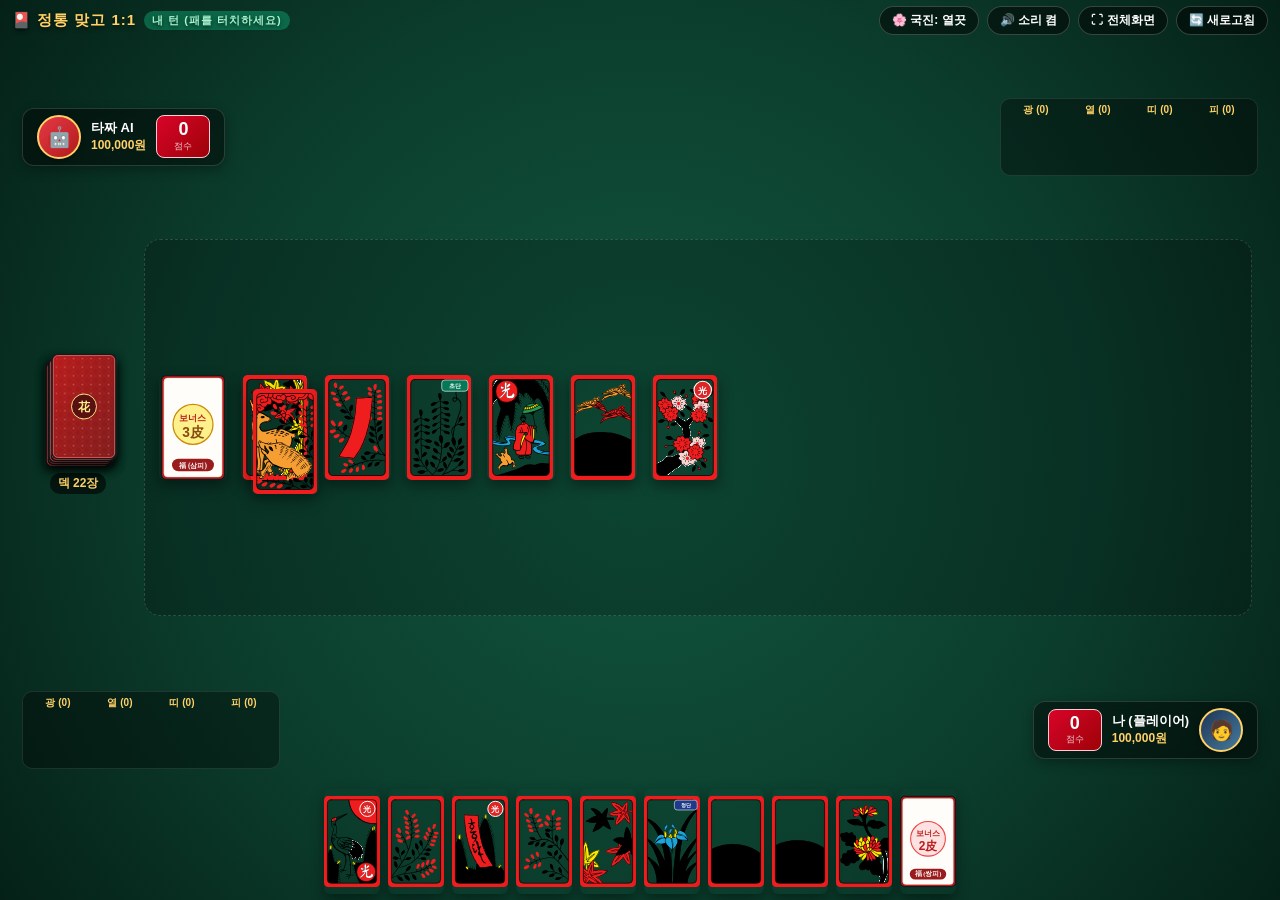
==== index.html @ 3e08f1e6 "feat: 대한민국 정통 한국 화투 이미지 전면 교체 및 맞고 게임 시스템 구현" ====
<!DOCTYPE html>
<html lang="ko">

<head>
  <meta charset="UTF-8">
  <meta name="viewport"
    content="width=device-width, initial-scale=1.0, maximum-scale=1.0, user-scalable=no, viewport-fit=cover">
  <meta name="apple-mobile-web-app-capable" content="yes">
  <meta name="apple-mobile-web-app-status-bar-style" content="black-translucent">
  <meta name="theme-color" content="#0b3c2c">
  <title>정통 맞고 (GOSTOP) - 모바일 1:1 대전</title>
  <script>
    window.__CONSOLE_ERRORS__ = [];
    window.onerror = function (message, source, lineno, colno, error) {
      window.__CONSOLE_ERRORS__.push({ message, source, lineno, colno });
      console.error('Captured Global Error:', message, lineno);
    };
  </script>
  <link rel="manifest" href="./manifest.json">
  <link rel="stylesheet" href="./css/style.css">
</head>

<body>
  <!-- 모바일 가로 모드 유도 오버레이 -->
  <div id="rotate-guide-overlay">
    <div class="rotate-icon">📱 ↷</div>
    <h2 style="color: #ffd166; margin-bottom: 8px;">가로 모드로 회전해 주세요</h2>
    <p style="color: #ccc; font-size: 14px;">화투판의 손맛과 최적의 배치를 위해<br>스마트폰 화면을 가로로 돌려주세요.</p>
  </div>

  <!-- 메인 게임 애플리케이션 -->
  <div id="game-app">
    <!-- 상단 유틸리티 바 -->
    <header class="top-bar">
      <div class="game-title">
        <span>🎴 정통 맞고 1:1</span>
        <span id="turn-indicator"
          style="font-size: 11px; color: #a7f3d0; background: rgba(0,0,0,0.5); padding: 2px 8px; border-radius: 10px;">내
          턴</span>
      </div>
      <div class="util-buttons">
        <button id="btn-kookjin-toggle" class="btn-icon" title="국진 열끗을 쌍피로 전환">🌸 국진: 열끗</button>
        <button id="btn-sound" class="btn-icon">🔊 소리 켬</button>
        <button id="btn-fullscreen" class="btn-icon">⛶ 전체화면</button>
        <button id="btn-restart" class="btn-icon">🔄 새로고침</button>
      </div>
    </header>

    <!-- 게임 테이블 매트 -->
    <main class="game-table">
      <!-- 1. 상대방(컴퓨터) 정보 & 획득패 영역 -->
      <section class="opponent-row">
        <!-- 상대방 프로필 -->
        <div class="profile-card">
          <div class="profile-avatar">🤖</div>
          <div class="profile-info">
            <span class="profile-name">타짜 AI <span id="opp-status-badge"
                style="font-size: 10px; color: #f87171;"></span></span>
            <span class="profile-money" id="opp-money">100,000원</span>
          </div>
          <div class="score-badge">
            <div class="score-val" id="opp-score">0</div>
            <div class="score-lbl">점수</div>
          </div>
        </div>

        <!-- 상대방 획득패 (광 / 열 / 띠 / 피) -->
        <div class="captured-panel" id="opp-captured">
          <div class="captured-group">
            <span class="group-title">광 (<span id="opp-cnt-kwang">0</span>)</span>
            <div class="group-cards" id="opp-cap-kwang"></div>
          </div>
          <div class="captured-group">
            <span class="group-title">열 (<span id="opp-cnt-ten">0</span>)</span>
            <div class="group-cards" id="opp-cap-ten"></div>
          </div>
          <div class="captured-group">
            <span class="group-title">띠 (<span id="opp-cnt-rib">0</span>)</span>
            <div class="group-cards" id="opp-cap-rib"></div>
          </div>
          <div class="captured-group">
            <span class="group-title">피 (<span id="opp-cnt-pi">0</span>)</span>
            <div class="group-cards" id="opp-cap-pi"></div>
          </div>
        </div>
      </section>

      <!-- 2. 중앙 필드: 중앙 덱 + 바닥패 영역 (최대 12~14장) -->
      <section class="field-row">
        <!-- 중앙 덱 영역 -->
        <div class="deck-area">
          <div class="deck-stack" id="deck-stack">
            <!-- 덱 렌더링 레이어 -->
          </div>
          <span class="deck-count" id="deck-count">덱 22장</span>
        </div>

        <!-- 바닥패 판 (월별 슬롯) -->
        <div class="field-board" id="field-board">
          <!-- 12개 월별 슬롯 동적 생성 -->
        </div>
      </section>

      <!-- 3. 하단 플레이어: 내 획득패 + 내 프로필 + 내 손패(10장) -->
      <section class="player-row">
        <div class="player-status-bar">
          <!-- 내 획득패 (광 / 열 / 띠 / 피) -->
          <div class="captured-panel" id="player-captured">
            <div class="captured-group">
              <span class="group-title">광 (<span id="player-cnt-kwang">0</span>)</span>
              <div class="group-cards" id="player-cap-kwang"></div>
            </div>
            <div class="captured-group">
              <span class="group-title">열 (<span id="player-cnt-ten">0</span>)</span>
              <div class="group-cards" id="player-cap-ten"></div>
            </div>
            <div class="captured-group">
              <span class="group-title">띠 (<span id="player-cnt-rib">0</span>)</span>
              <div class="group-cards" id="player-cap-rib"></div>
            </div>
            <div class="captured-group">
              <span class="group-title">피 (<span id="player-cnt-pi">0</span>)</span>
              <div class="group-cards" id="player-cap-pi"></div>
            </div>
          </div>

          <!-- 내 프로필 & 점수 & 흔들기/폭탄 여부 -->
          <div class="profile-card">
            <div class="score-badge">
              <div class="score-val" id="player-score">0</div>
              <div class="score-lbl">점수</div>
            </div>
            <div class="profile-info">
              <span class="profile-name">나 (플레이어) <span id="player-status-badge"
                  style="font-size: 10px; color: #ffd166;"></span></span>
              <span class="profile-money" id="player-money">100,000원</span>
            </div>
            <div class="profile-avatar" style="background: linear-gradient(135deg, #1d3557, #457b9d);">🧑</div>
          </div>
        </div>

        <!-- 내 손패 영역 (10장) -->
        <div class="player-hand-container" id="player-hand">
          <!-- 손패 카드 슬롯 동적 렌더링 -->
        </div>
      </section>
    </main>

    <!-- 특수 이펙트 배너 (쪽, 따닥, 쓸, 뻑, 폭탄) -->
    <div id="effect-banner"></div>

    <!-- 모달 1: 고(GO) / 스톱(STOP) 선택 모달 -->
    <div class="modal-overlay" id="modal-gostop">
      <div class="modal-box">
        <h2 class="modal-title" id="gostop-title">🎴 7점 달성!</h2>
        <p class="modal-desc" id="gostop-desc">현재 <b id="gostop-score-val"
            style="color:#ffd166; font-size:18px;">7</b>점입니다. 계속 진행(고)하시겠습니까, 승리(스톱)하시겠습니까?</p>
        <div class="go-stop-buttons">
          <button id="btn-declare-go" class="btn-gostop btn-go">🔥 고 (GO)</button>
          <button id="btn-declare-stop" class="btn-gostop btn-stop">🛑 스톱 (STOP)</button>
        </div>
      </div>
    </div>

    <!-- 모달 2: 바닥패 2장 중 1장 선택 모달 -->
    <div class="modal-overlay" id="modal-choice">
      <div class="modal-box">
        <h2 class="modal-title">가져갈 패를 선택하세요</h2>
        <p class="modal-desc">바닥에 같은 월의 패가 2장 있습니다. 가져갈 패를 터치하세요.</p>
        <div class="choice-cards-container" id="choice-cards-list">
          <!-- 선택 대상 카드 2장 -->
        </div>
      </div>
    </div>

    <!-- 모달 3: 게임 종료 정산 결과 모달 -->
    <div class="modal-overlay" id="modal-result">
      <div class="modal-box" style="min-width: 320px;">
        <h2 class="modal-title" id="result-title">승리! 🎉</h2>
        <p class="modal-desc" id="result-winner-desc"></p>

        <div class="result-score-list" id="result-score-breakdown">
          <!-- 점수 및 배수 내역 -->
        </div>

        <button id="btn-next-round" class="btn-gostop btn-go" style="font-size: 16px; padding: 12px 28px;">다음 판 시작하기
          🎴</button>
      </div>
    </div>

    <!-- 모달 4: 흔들기 / 폭탄 선택 모달 -->
    <div class="modal-overlay" id="modal-shake">
      <div class="modal-box">
        <h2 class="modal-title">⚡ 흔들기 또는 폭탄</h2>
        <p class="modal-desc" id="shake-desc">손패에 같은 월의 패가 3장 있습니다!</p>
        <div class="go-stop-buttons">
          <button id="btn-do-shake" class="btn-gostop btn-go" style="font-size: 17px; padding: 10px 24px;">흔들기
            (2배)</button>
          <button id="btn-skip-shake" class="btn-gostop btn-stop" style="font-size: 17px; padding: 10px 24px;">그냥
            진행</button>
        </div>
      </div>
    </div>
  </div>

  <!-- 스크립트 파일 로드 -->
  <script src="./js/cards.js"></script>
  <script src="./js/sound.js"></script>
  <script src="./js/engine.js"></script>
  <script src="./js/ai.js"></script>
  <script src="./js/app.js"></script>
</body>

</html>
---- css/style.css ----
/* ============================================================
   맞고 (GOSTOP) 모바일 웹 최적화 프리미엄 스타일시트
   반응형 가로 모드 (16:9 ~ 20:9 비율 기준)
   ============================================================ */

:root {
  --mat-bg-color: #0b3c2c;
  --mat-inner-border: rgba(255, 215, 0, 0.25);
  --gold-accent: #ffd166;
  --gold-glow: rgba(255, 209, 102, 0.7);
  --red-accent: #e63946;
  --text-light: #f8f9fa;
  --card-w: 68px;
  --card-h: 105px;
  --card-radius: 6px;
  --font-family: -apple-system, BlinkMacSystemFont, "Apple SD Gothic Neo", "Malgun Gothic", "Noto Sans KR", sans-serif;
}

/* 브라우저 기본 제스처 원천 차단 */
* {
  box-sizing: border-box;
  margin: 0;
  padding: 0;
  -webkit-touch-callout: none;
  -webkit-user-select: none;
  user-select: none;
  touch-action: manipulation;
  -webkit-tap-highlight-color: transparent;
}

html,
body {
  width: 100%;
  height: 100%;
  overflow: hidden;
  background-color: #05140e;
  font-family: var(--font-family);
  color: var(--text-light);
}

/* 메인 컨테이너 (16:9 ~ 20:9 비율 가로 뷰포트 고정) */
#game-app {
  position: relative;
  width: 100vw;
  height: 100vh;
  display: flex;
  flex-direction: column;
  background: radial-gradient(circle at 50% 50%, #11573f 0%, #0b3c2c 60%, #052117 100%);
  overflow: hidden;
}

/* 상단 유틸리티 바 (전체화면, 사운드, 룰 안내, 잔액) */
.top-bar {
  position: absolute;
  top: 6px;
  left: 12px;
  right: 12px;
  display: flex;
  justify-content: space-between;
  align-items: center;
  z-index: 100;
  pointer-events: none;
}

.top-bar>* {
  pointer-events: auto;
}

.game-title {
  display: flex;
  align-items: center;
  gap: 8px;
  font-size: 15px;
  font-weight: 900;
  color: var(--gold-accent);
  text-shadow: 0 2px 4px rgba(0, 0, 0, 0.6);
  letter-spacing: 1px;
}

.util-buttons {
  display: flex;
  gap: 8px;
}

.btn-icon {
  background: rgba(0, 0, 0, 0.5);
  border: 1px solid rgba(255, 255, 255, 0.2);
  color: #fff;
  border-radius: 20px;
  padding: 5px 12px;
  font-size: 12px;
  font-weight: bold;
  cursor: pointer;
  display: flex;
  align-items: center;
  gap: 4px;
  backdrop-filter: blur(8px);
  transition: all 0.2s ease;
}

.btn-icon:active {
  transform: scale(0.94);
  background: rgba(255, 215, 0, 0.2);
  border-color: var(--gold-accent);
}

/* ============================================================
   메인 게임 테이블 레이아웃
   ============================================================ */
.game-table {
  flex: 1;
  display: grid;
  grid-template-rows: 24% 44% 32%;
  width: 100%;
  height: 100%;
  padding: 34px 12px 10px 12px;
}

/* 1. 상대방 영역 */
.opponent-row {
  display: flex;
  justify-content: space-between;
  align-items: center;
  padding: 0 10px;
  position: relative;
}

.profile-card {
  display: flex;
  align-items: center;
  gap: 10px;
  background: rgba(0, 0, 0, 0.45);
  padding: 6px 14px;
  border-radius: 12px;
  border: 1px solid rgba(255, 255, 255, 0.15);
  box-shadow: 0 4px 12px rgba(0, 0, 0, 0.3);
  backdrop-filter: blur(4px);
}

.profile-avatar {
  width: 44px;
  height: 44px;
  border-radius: 50%;
  background: linear-gradient(135deg, #e63946, #b01b1b);
  display: flex;
  justify-content: center;
  align-items: center;
  font-size: 20px;
  border: 2px solid var(--gold-accent);
  box-shadow: 0 2px 6px rgba(0, 0, 0, 0.4);
}

.profile-info {
  display: flex;
  flex-direction: column;
}

.profile-name {
  font-size: 13px;
  font-weight: 700;
  color: #fff;
}

.profile-money {
  font-size: 12px;
  color: var(--gold-accent);
  font-weight: bold;
}

.score-badge {
  background: linear-gradient(135deg, #d90429, #9d0208);
  border: 1px solid #ffccd5;
  border-radius: 8px;
  padding: 4px 10px;
  text-align: center;
  min-width: 54px;
}

.score-badge .score-val {
  font-size: 18px;
  font-weight: 900;
  color: #fff;
  line-height: 1.1;
}

.score-badge .score-lbl {
  font-size: 9px;
  opacity: 0.85;
}

/* 획득패 영역 (광 / 열 / 띠 / 피) */
.captured-panel {
  display: flex;
  gap: 8px;
  background: rgba(0, 0, 0, 0.35);
  padding: 4px 8px;
  border-radius: 10px;
  border: 1px solid rgba(255, 255, 255, 0.1);
}

.captured-group {
  display: flex;
  flex-direction: column;
  align-items: center;
  width: 54px;
}

.group-title {
  font-size: 10px;
  color: #ffd166;
  font-weight: bold;
  margin-bottom: 2px;
}

.group-cards {
  position: relative;
  width: 50px;
  height: 52px;
}

.mini-card {
  position: absolute;
  width: 36px;
  height: 52px;
  border-radius: 4px;
  box-shadow: 0 2px 5px rgba(0, 0, 0, 0.4);
  transition: all 0.2s ease;
}

/* 2. 중앙 필드 영역 (중앙 덱 + 바닥패 매트) */
.field-row {
  display: grid;
  grid-template-columns: 100px 1fr;
  gap: 16px;
  align-items: center;
  padding: 0 16px;
  position: relative;
}

.deck-area {
  display: flex;
  flex-direction: column;
  align-items: center;
  justify-content: center;
  gap: 6px;
}

.deck-stack {
  position: relative;
  width: var(--card-w);
  height: var(--card-h);
}

.deck-card-layer {
  position: absolute;
  width: 100%;
  height: 100%;
  border-radius: var(--card-radius);
  box-shadow: 0 4px 10px rgba(0, 0, 0, 0.5);
}

.deck-count {
  font-size: 12px;
  font-weight: 800;
  color: var(--gold-accent);
  background: rgba(0, 0, 0, 0.6);
  padding: 2px 8px;
  border-radius: 10px;
}

/* 바닥패 보드 */
.field-board {
  display: flex;
  flex-wrap: wrap;
  align-content: center;
  gap: 10px 14px;
  height: 100%;
  background: rgba(0, 0, 0, 0.2);
  border-radius: 16px;
  border: 1px dashed rgba(255, 255, 255, 0.15);
  padding: 8px 14px;
  overflow: visible;
}

/* 바닥 월별 슬롯 */
.field-slot {
  display: flex;
  position: relative;
  width: var(--card-w);
  height: var(--card-h);
  align-items: center;
  justify-content: center;
}

/* 바닥패 겹침 렌더링 */
.field-slot .hwatu-card-wrap {
  position: absolute;
  top: 0;
  left: 0;
  width: 100%;
  height: 100%;
  transition: all 0.25s cubic-bezier(0.175, 0.885, 0.32, 1.275);
}

.field-slot .hwatu-card-wrap:nth-child(2) {
  top: 14px;
  left: 10px;
}

.field-slot .hwatu-card-wrap:nth-child(3) {
  top: 28px;
  left: 20px;
}

/* 3. 하단 플레이어 영역 (내 프로필/점수 + 내 손패 10장) */
.player-row {
  display: flex;
  flex-direction: column;
  justify-content: flex-end;
  gap: 6px;
  padding: 0 10px;
  position: relative;
}

.player-status-bar {
  display: flex;
  justify-content: space-between;
  align-items: center;
}

/* 내 손패 영역 */
.player-hand-container {
  display: flex;
  justify-content: center;
  align-items: flex-end;
  gap: 8px;
  width: 100%;
  height: 115px;
  padding-bottom: 2px;
}

/* 손패 개별 래퍼 및 터치 Hitbox (15~20% 확장) */
.hand-card-slot {
  position: relative;
  width: var(--card-w);
  height: var(--card-h);
  cursor: pointer;
  padding: 6px;
  /* 터치 Hitbox 확장 */
  margin: -6px;
  display: flex;
  justify-content: center;
  align-items: center;
  transition: transform 0.2s cubic-bezier(0.34, 1.56, 0.64, 1);
}

/* 터치 / 호버 시 튀어오름(Bounce) 인터랙션 */
.hand-card-slot:hover,
.hand-card-slot.selected {
  transform: translateY(-20px) scale(1.08);
  z-index: 50;
}

.hand-card-slot.disabled {
  opacity: 0.6;
  pointer-events: none;
}

/* 카드 카드 공통 스타일 */
.hwatu-card-wrap {
  width: var(--card-w);
  height: var(--card-h);
  border-radius: var(--card-radius);
  box-shadow: 0 6px 14px rgba(0, 0, 0, 0.4);
  position: relative;
  transition: all 0.25s ease;
}

/* 바닥패 매칭 시 찬란한 발광 테두리 (Glow Highlight) */
.hwatu-card-wrap.highlight-match {
  box-shadow: 0 0 18px 6px #ffd166, 0 0 28px 10px rgba(255, 209, 102, 0.8) !important;
  transform: scale(1.12);
  z-index: 60;
  animation: pulse-glow 1s infinite alternate;
}

@keyframes pulse-glow {
  0% {
    box-shadow: 0 0 14px 4px #ffd166, 0 0 24px 8px rgba(255, 209, 102, 0.7);
  }

  100% {
    box-shadow: 0 0 22px 8px #fff3b0, 0 0 36px 14px rgba(255, 230, 109, 0.95);
  }
}

/* ============================================================
   특수 팝업 & 모달 (고/스톱, 바닥 2장 선택, 결과 정산)
   ============================================================ */
.modal-overlay {
  position: absolute;
  top: 0;
  left: 0;
  width: 100%;
  height: 100%;
  background: rgba(0, 0, 0, 0.75);
  display: flex;
  justify-content: center;
  align-items: center;
  z-index: 1000;
  backdrop-filter: blur(6px);
  opacity: 0;
  pointer-events: none;
  transition: opacity 0.25s ease;
}

.modal-overlay.active {
  opacity: 1;
  pointer-events: auto;
}

.modal-box {
  background: linear-gradient(135deg, #1b4332, #081c15);
  border: 2px solid var(--gold-accent);
  border-radius: 20px;
  padding: 24px 32px;
  box-shadow: 0 16px 40px rgba(0, 0, 0, 0.8), 0 0 30px rgba(255, 209, 102, 0.3);
  text-align: center;
  max-width: 90%;
  animation: modal-pop 0.3s cubic-bezier(0.34, 1.56, 0.64, 1);
}

@keyframes modal-pop {
  0% {
    transform: scale(0.7);
    opacity: 0;
  }

  100% {
    transform: scale(1);
    opacity: 1;
  }
}

.modal-title {
  font-size: 24px;
  font-weight: 900;
  color: var(--gold-accent);
  margin-bottom: 12px;
  text-shadow: 0 2px 6px rgba(0, 0, 0, 0.8);
}

.modal-desc {
  font-size: 14px;
  color: #e2e8f0;
  margin-bottom: 20px;
}

/* 고 / 스톱 버튼 그룹 */
.go-stop-buttons {
  display: flex;
  gap: 20px;
  justify-content: center;
}

.btn-gostop {
  padding: 14px 36px;
  border-radius: 14px;
  font-size: 22px;
  font-weight: 900;
  cursor: pointer;
  border: none;
  transition: all 0.2s ease;
  box-shadow: 0 6px 16px rgba(0, 0, 0, 0.4);
}

.btn-go {
  background: linear-gradient(135deg, #d90429, #9d0208);
  color: #fff;
  border: 2px solid #ffccd5;
}

.btn-go:hover,
.btn-go:active {
  transform: scale(1.08);
  box-shadow: 0 0 20px rgba(217, 4, 41, 0.8);
}

.btn-stop {
  background: linear-gradient(135deg, #023e8a, #03045e);
  color: #fff;
  border: 2px solid #caf0f8;
}

.btn-stop:hover,
.btn-stop:active {
  transform: scale(1.08);
  box-shadow: 0 0 20px rgba(2, 62, 138, 0.8);
}

/* 바닥 2장 선택 모달 카드 컨테이너 */
.choice-cards-container {
  display: flex;
  gap: 24px;
  justify-content: center;
  margin-top: 16px;
}

.choice-card-item {
  cursor: pointer;
  transform: scale(1.15);
  transition: transform 0.2s ease;
}

.choice-card-item:hover,
.choice-card-item:active {
  transform: scale(1.28);
}

/* 정산 결과 모달 리스트 */
.result-score-list {
  background: rgba(0, 0, 0, 0.4);
  border-radius: 12px;
  padding: 12px 18px;
  text-align: left;
  font-size: 13px;
  margin-bottom: 16px;
  display: flex;
  flex-direction: column;
  gap: 6px;
}

.result-score-item {
  display: flex;
  justify-content: space-between;
}

.result-total {
  border-top: 1px solid rgba(255, 255, 255, 0.2);
  padding-top: 6px;
  font-weight: 900;
  font-size: 16px;
  color: var(--gold-accent);
}

/* 특수 이펙트 배너 (쪽! 따닥! 뻑! 쓸! 폭탄!) */
#effect-banner {
  position: absolute;
  top: 50%;
  left: 50%;
  transform: translate(-50%, -50%) scale(0);
  font-size: 44px;
  font-weight: 900;
  color: #ffd166;
  text-shadow: 0 0 20px #e63946, 0 4px 10px #000;
  z-index: 1200;
  pointer-events: none;
  white-space: nowrap;
}

.banner-pop {
  animation: banner-animation 1.2s cubic-bezier(0.175, 0.885, 0.32, 1.275) forwards;
}

@keyframes banner-animation {
  0% {
    transform: translate(-50%, -50%) scale(0.2);
    opacity: 0;
  }

  30% {
    transform: translate(-50%, -50%) scale(1.2);
    opacity: 1;
  }

  70% {
    transform: translate(-50%, -50%) scale(1.0);
    opacity: 1;
  }

  100% {
    transform: translate(-50%, -50%) scale(1.4);
    opacity: 0;
  }
}

/* 가로 모드 유도 회전 오버레이 (세로 화면 감지 시) */
#rotate-guide-overlay {
  display: none;
  position: fixed;
  top: 0;
  left: 0;
  width: 100vw;
  height: 100vh;
  background: #081c15;
  z-index: 9999;
  flex-direction: column;
  justify-content: center;
  align-items: center;
  text-align: center;
  padding: 20px;
}

.rotate-icon {
  font-size: 60px;
  animation: rotate-phone 2s infinite ease-in-out;
  margin-bottom: 20px;
}

@keyframes rotate-phone {
  0% {
    transform: rotate(0deg);
  }

  50% {
    transform: rotate(90deg);
  }

  100% {
    transform: rotate(0deg);
  }
}

/* 세로 모드일 때만 회전 안내 노출 */
@media screen and (orientation: portrait) {
  #rotate-guide-overlay {
    display: flex;
  }
}
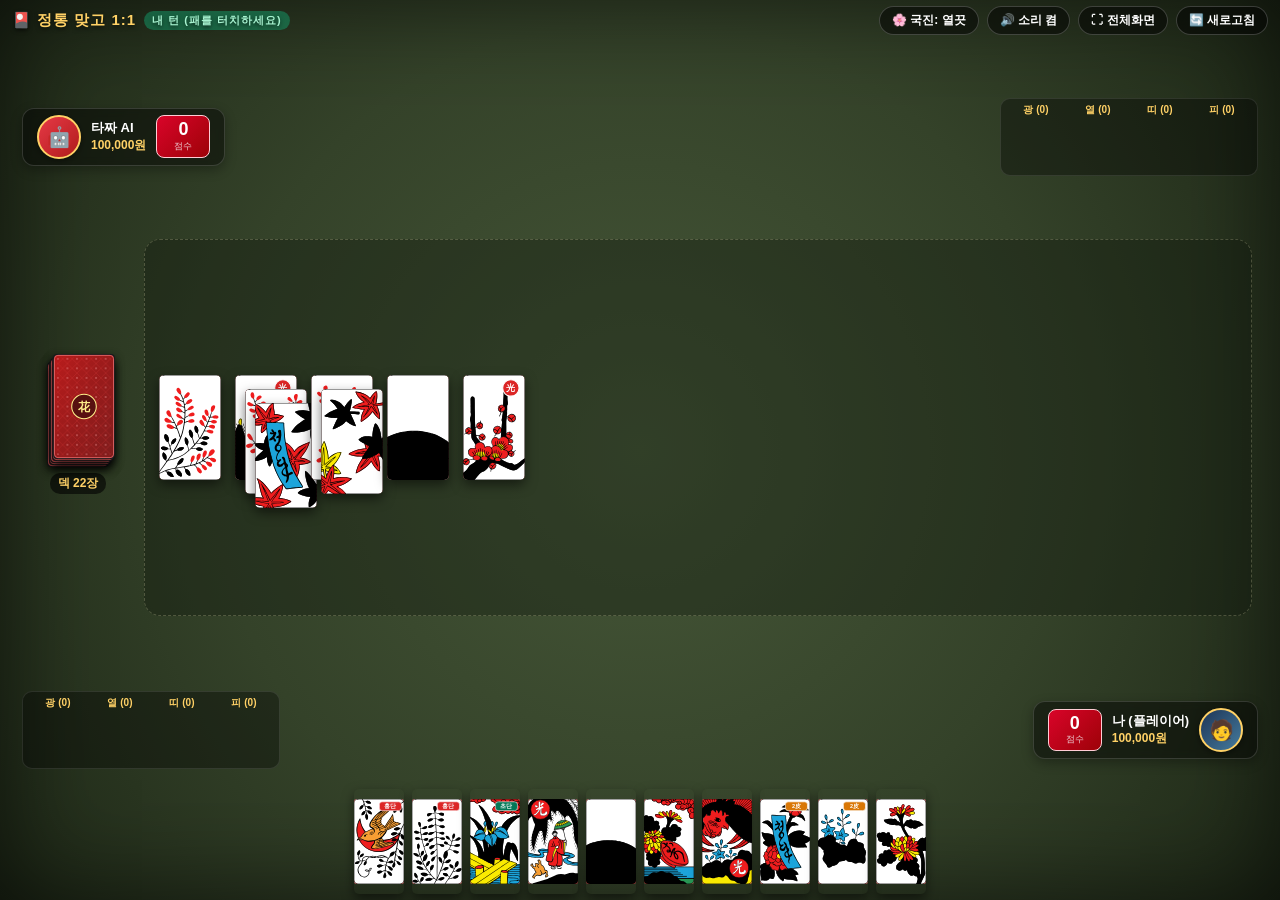
==== commit 4729141a: "fix: 화투 카드 빨간 테두리 외곽 흰색 여백 완전 제거 및 모바일 무조건 가로모드 강제 시작 적용" ====
--- a/index.html
+++ b/index.html
@@ -21,13 +21,6 @@
 </head>
 
 <body>
-  <!-- 모바일 가로 모드 유도 오버레이 -->
-  <div id="rotate-guide-overlay">
-    <div class="rotate-icon">📱 ↷</div>
-    <h2 style="color: #ffd166; margin-bottom: 8px;">가로 모드로 회전해 주세요</h2>
-    <p style="color: #ccc; font-size: 14px;">화투판의 손맛과 최적의 배치를 위해<br>스마트폰 화면을 가로로 돌려주세요.</p>
-  </div>
-
   <!-- 메인 게임 애플리케이션 -->
   <div id="game-app">
     <!-- 상단 유틸리티 바 -->
--- a/css/style.css
+++ b/css/style.css
@@ -4,15 +4,15 @@
    ============================================================ */
 
 :root {
-  --mat-bg-color: #0b3c2c;
-  --mat-inner-border: rgba(255, 215, 0, 0.25);
+  --mat-bg-color: #344229; /* 국방부 담요 전통 올리브 카키 */
+  --mat-inner-border: rgba(220, 210, 160, 0.25);
   --gold-accent: #ffd166;
   --gold-glow: rgba(255, 209, 102, 0.7);
   --red-accent: #e63946;
   --text-light: #f8f9fa;
-  --card-w: 68px;
+  --card-w: 62px;
   --card-h: 105px;
-  --card-radius: 6px;
+  --card-radius: 5px;
   --font-family: -apple-system, BlinkMacSystemFont, "Apple SD Gothic Neo", "Malgun Gothic", "Noto Sans KR", sans-serif;
 }
 
@@ -33,19 +33,20 @@
   width: 100%;
   height: 100%;
   overflow: hidden;
-  background-color: #05140e;
+  background-color: #1a2215;
   font-family: var(--font-family);
   color: var(--text-light);
 }
 
-/* 메인 컨테이너 (16:9 ~ 20:9 비율 가로 뷰포트 고정) */
+/* 메인 컨테이너 (국방부 담요 올리브 카키 울 펠트 매트) */
 #game-app {
   position: relative;
   width: 100vw;
   height: 100vh;
   display: flex;
   flex-direction: column;
-  background: radial-gradient(circle at 50% 50%, #11573f 0%, #0b3c2c 60%, #052117 100%);
+  background: radial-gradient(circle at 50% 50%, #465738 0%, #344229 55%, #1e2817 100%);
+  box-shadow: inset 0 0 100px rgba(0, 0, 0, 0.6);
   overflow: hidden;
 }
 
@@ -220,9 +221,11 @@
 
 .mini-card {
   position: absolute;
-  width: 36px;
+  width: 33px;
   height: 52px;
-  border-radius: 4px;
+  border-radius: 3px;
+  background-color: transparent;
+  overflow: hidden;
   box-shadow: 0 2px 5px rgba(0, 0, 0, 0.4);
   transition: all 0.2s ease;
 }
@@ -268,16 +271,16 @@
   border-radius: 10px;
 }
 
-/* 바닥패 보드 */
+/* 바닥패 보드 (국방부 담요 중앙 매트) */
 .field-board {
   display: flex;
   flex-wrap: wrap;
   align-content: center;
   gap: 10px 14px;
   height: 100%;
-  background: rgba(0, 0, 0, 0.2);
+  background: rgba(18, 25, 14, 0.38);
   border-radius: 16px;
-  border: 1px dashed rgba(255, 255, 255, 0.15);
+  border: 1px dashed rgba(220, 215, 170, 0.25);
   padding: 8px 14px;
   overflow: visible;
 }
@@ -366,12 +369,14 @@
   pointer-events: none;
 }
 
-/* 카드 카드 공통 스타일 */
+/* 카드 공통 스타일 (빨간 테두리 밀착 및 섀도우) */
 .hwatu-card-wrap {
   width: var(--card-w);
   height: var(--card-h);
   border-radius: var(--card-radius);
-  box-shadow: 0 6px 14px rgba(0, 0, 0, 0.4);
+  background-color: transparent;
+  overflow: hidden;
+  box-shadow: 0 5px 12px rgba(0, 0, 0, 0.5);
   position: relative;
   transition: all 0.25s ease;
 }
@@ -584,46 +589,26 @@
   }
 }
 
-/* 가로 모드 유도 회전 오버레이 (세로 화면 감지 시) */
-#rotate-guide-overlay {
-  display: none;
-  position: fixed;
-  top: 0;
-  left: 0;
-  width: 100vw;
-  height: 100vh;
-  background: #081c15;
-  z-index: 9999;
-  flex-direction: column;
-  justify-content: center;
-  align-items: center;
-  text-align: center;
-  padding: 20px;
-}
-
-.rotate-icon {
-  font-size: 60px;
-  animation: rotate-phone 2s infinite ease-in-out;
-  margin-bottom: 20px;
-}
-
-@keyframes rotate-phone {
-  0% {
-    transform: rotate(0deg);
-  }
-
-  50% {
-    transform: rotate(90deg);
-  }
-
-  100% {
-    transform: rotate(0deg);
-  }
-}
-
-/* 세로 모드일 때만 회전 안내 노출 */
+/* ============================================================
+   모바일 가로 모드 자동 강제 회전 (세로 접속 시에도 즉시 90도 가로 맞고판 렌더링)
+   ============================================================ */
 @media screen and (orientation: portrait) {
-  #rotate-guide-overlay {
-    display: flex;
+  html,
+  body {
+    width: 100vw;
+    height: 100vh;
+    overflow: hidden;
+    position: fixed;
+  }
+
+  #game-app {
+    position: fixed;
+    top: 50% !important;
+    left: 50% !important;
+    width: 100vh !important;
+    height: 100vw !important;
+    transform: translate(-50%, -50%) rotate(90deg) !important;
+    transform-origin: center center !important;
+    overflow: hidden !important;
   }
 }
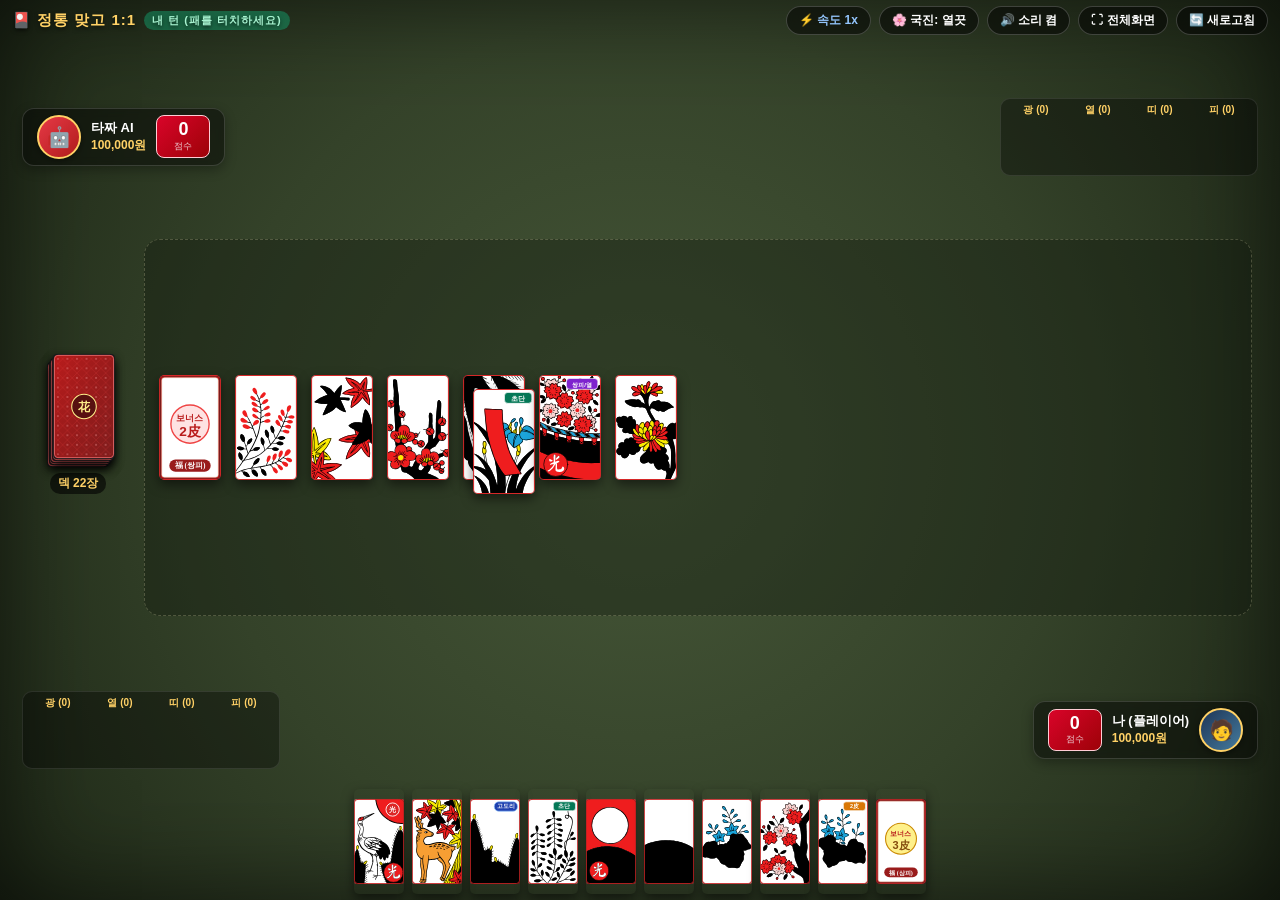
==== commit 47639c0a: "feat: 게임 턴 진행 지연/랙 개선 및 1x/2x/3x 배속 조절 기능 추가" ====
--- a/index.html
+++ b/index.html
@@ -32,6 +32,7 @@
           턴</span>
       </div>
       <div class="util-buttons">
+        <button id="btn-speed" class="btn-icon" style="color: #ffd166; font-weight: 800;" title="게임 진행 속도 변경 (1x, 2x, 3x)">⚡ 속도 1x</button>
         <button id="btn-kookjin-toggle" class="btn-icon" title="국진 열끗을 쌍피로 전환">🌸 국진: 열끗</button>
         <button id="btn-sound" class="btn-icon">🔊 소리 켬</button>
         <button id="btn-fullscreen" class="btn-icon">⛶ 전체화면</button>
--- a/css/style.css
+++ b/css/style.css
@@ -354,7 +354,7 @@
   display: flex;
   justify-content: center;
   align-items: center;
-  transition: transform 0.2s cubic-bezier(0.34, 1.56, 0.64, 1);
+  transition: transform 0.12s ease-out;
 }
 
 /* 터치 / 호버 시 튀어오름(Bounce) 인터랙션 */
@@ -378,7 +378,7 @@
   overflow: hidden;
   box-shadow: 0 5px 12px rgba(0, 0, 0, 0.5);
   position: relative;
-  transition: all 0.25s ease;
+  transition: all 0.14s ease-out;
 }
 
 /* 바닥패 매칭 시 찬란한 발광 테두리 (Glow Highlight) */
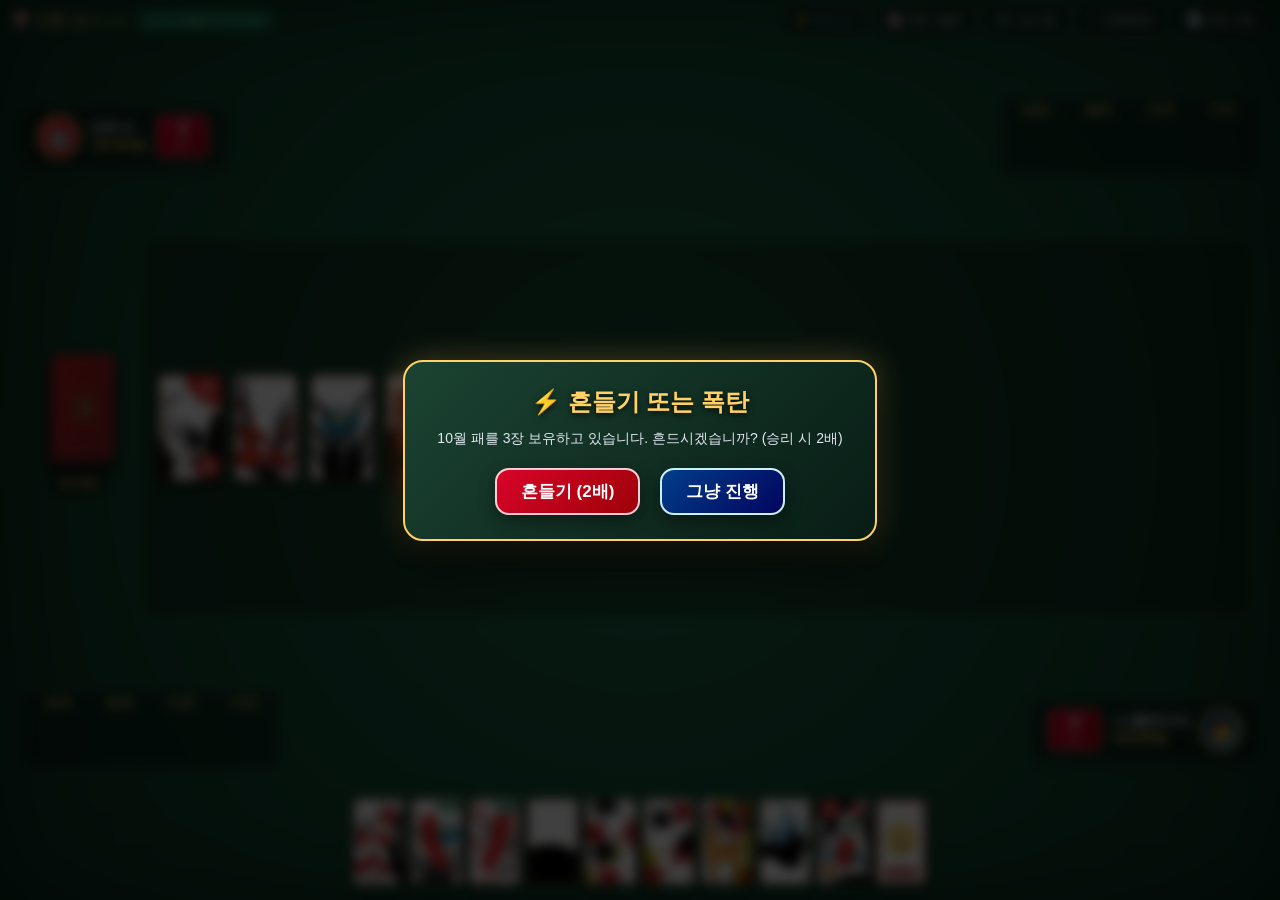
==== commit f54ee8e4: "feat: 화투판 세련된 프리미엄 초록색 배경 및 상단 메뉴 일반 글자체 적용" ====
--- a/index.html
+++ b/index.html
@@ -7,7 +7,7 @@
     content="width=device-width, initial-scale=1.0, maximum-scale=1.0, user-scalable=no, viewport-fit=cover">
   <meta name="apple-mobile-web-app-capable" content="yes">
   <meta name="apple-mobile-web-app-status-bar-style" content="black-translucent">
-  <meta name="theme-color" content="#0b3c2c">
+  <meta name="theme-color" content="#17583d">
   <title>정통 맞고 (GOSTOP) - 모바일 1:1 대전</title>
   <script>
     window.__CONSOLE_ERRORS__ = [];
@@ -32,7 +32,7 @@
           턴</span>
       </div>
       <div class="util-buttons">
-        <button id="btn-speed" class="btn-icon" style="color: #ffd166; font-weight: 800;" title="게임 진행 속도 변경 (1x, 2x, 3x)">⚡ 속도 1x</button>
+        <button id="btn-speed" class="btn-icon" style="color: #ffd166; font-weight: 500;" title="게임 진행 속도 변경 (1x, 2x, 3x)">⚡ 속도 1x</button>
         <button id="btn-kookjin-toggle" class="btn-icon" title="국진 열끗을 쌍피로 전환">🌸 국진: 열끗</button>
         <button id="btn-sound" class="btn-icon">🔊 소리 켬</button>
         <button id="btn-fullscreen" class="btn-icon">⛶ 전체화면</button>
--- a/css/style.css
+++ b/css/style.css
@@ -4,8 +4,8 @@
    ============================================================ */
 
 :root {
-  --mat-bg-color: #344229; /* 국방부 담요 전통 올리브 카키 */
-  --mat-inner-border: rgba(220, 210, 160, 0.25);
+  --mat-bg-color: #17583d; /* 세련된 클래식 그린 벨벳 매트 */
+  --mat-inner-border: rgba(180, 240, 200, 0.2);
   --gold-accent: #ffd166;
   --gold-glow: rgba(255, 209, 102, 0.7);
   --red-accent: #e63946;
@@ -33,20 +33,20 @@
   width: 100%;
   height: 100%;
   overflow: hidden;
-  background-color: #1a2215;
+  background-color: #0d3222;
   font-family: var(--font-family);
   color: var(--text-light);
 }
 
-/* 메인 컨테이너 (국방부 담요 올리브 카키 울 펠트 매트) */
+/* 메인 컨테이너 (세련된 클래식 에메랄드 & 포레스트 그린 펠트 매트) */
 #game-app {
   position: relative;
   width: 100vw;
   height: 100vh;
   display: flex;
   flex-direction: column;
-  background: radial-gradient(circle at 50% 50%, #465738 0%, #344229 55%, #1e2817 100%);
-  box-shadow: inset 0 0 100px rgba(0, 0, 0, 0.6);
+  background: radial-gradient(circle at 50% 50%, #1f6d4d 0%, #144933 60%, #0d3222 100%);
+  box-shadow: inset 0 0 80px rgba(5, 25, 16, 0.45);
   overflow: hidden;
 }
 
@@ -71,11 +71,11 @@
   display: flex;
   align-items: center;
   gap: 8px;
-  font-size: 15px;
-  font-weight: 900;
+  font-size: 14.5px;
+  font-weight: 500;
   color: var(--gold-accent);
-  text-shadow: 0 2px 4px rgba(0, 0, 0, 0.6);
-  letter-spacing: 1px;
+  text-shadow: 0 1px 3px rgba(0, 0, 0, 0.5);
+  letter-spacing: 0.5px;
 }
 
 .util-buttons {
@@ -84,13 +84,14 @@
 }
 
 .btn-icon {
-  background: rgba(0, 0, 0, 0.5);
-  border: 1px solid rgba(255, 255, 255, 0.2);
+  background: rgba(0, 0, 0, 0.35);
+  border: 1px solid rgba(255, 255, 255, 0.18);
   color: #fff;
   border-radius: 20px;
   padding: 5px 12px;
   font-size: 12px;
-  font-weight: bold;
+  font-weight: 400;
+  letter-spacing: 0.2px;
   cursor: pointer;
   display: flex;
   align-items: center;
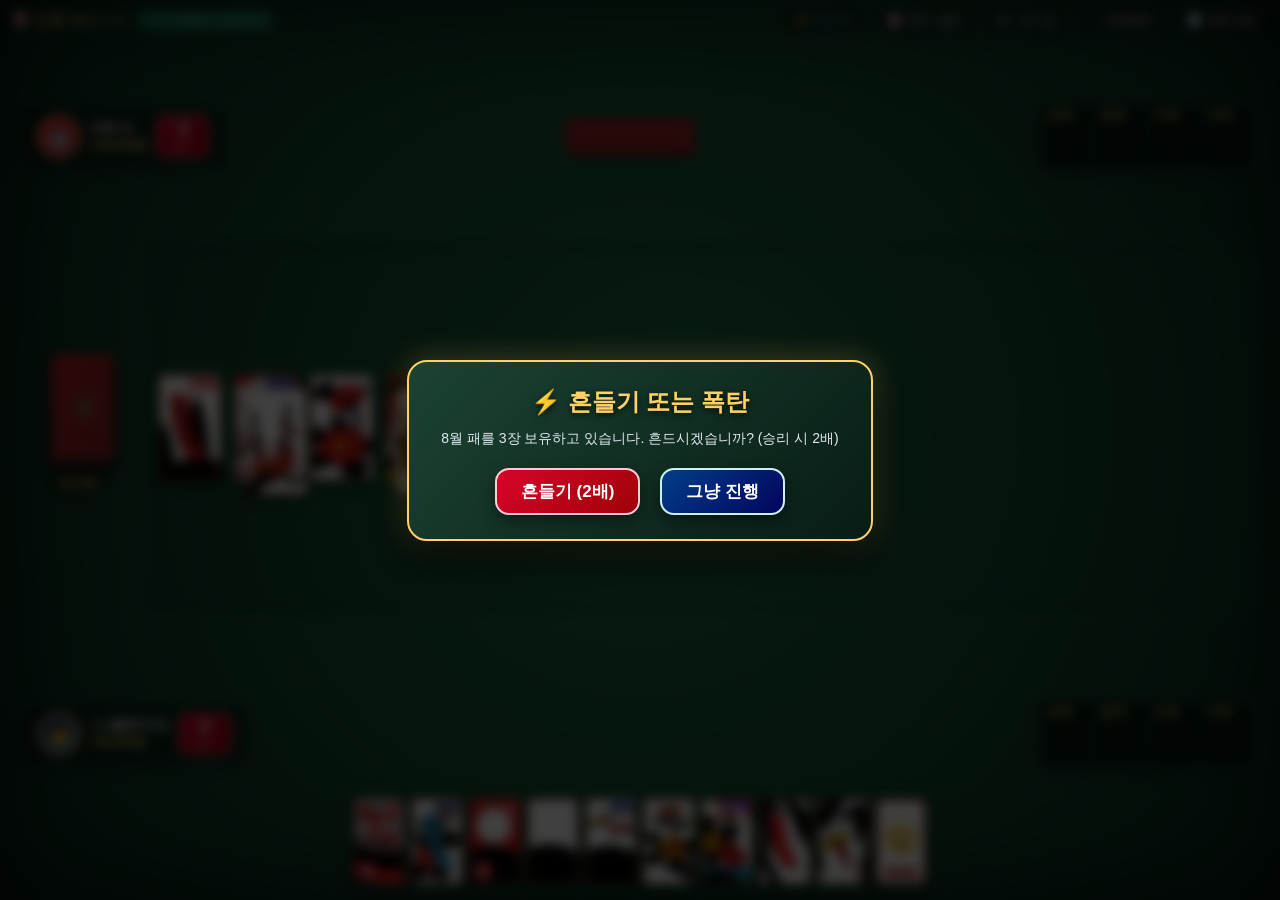
==== commit b591f8f4: "feat: 모바일 UI 최적화 (상대 손패 실시간 시각화, 족보 칩 배지, 겹침 해소, 획득패 확대 모달)" ====
--- a/index.html
+++ b/index.html
@@ -32,7 +32,8 @@
           턴</span>
       </div>
       <div class="util-buttons">
-        <button id="btn-speed" class="btn-icon" style="color: #ffd166; font-weight: 500;" title="게임 진행 속도 변경 (1x, 2x, 3x)">⚡ 속도 1x</button>
+        <button id="btn-speed" class="btn-icon" style="color: #ffd166; font-weight: 500;"
+          title="게임 진행 속도 변경 (1x, 2x, 3x)">⚡ 속도 1x</button>
         <button id="btn-kookjin-toggle" class="btn-icon" title="국진 열끗을 쌍피로 전환">🌸 국진: 열끗</button>
         <button id="btn-sound" class="btn-icon">🔊 소리 켬</button>
         <button id="btn-fullscreen" class="btn-icon">⛶ 전체화면</button>
@@ -42,7 +43,7 @@
 
     <!-- 게임 테이블 매트 -->
     <main class="game-table">
-      <!-- 1. 상대방(컴퓨터) 정보 & 획득패 영역 -->
+      <!-- 1. 상대방(컴퓨터) 정보 & 손패 & 획득패 영역 -->
       <section class="opponent-row">
         <!-- 상대방 프로필 -->
         <div class="profile-card">
@@ -58,22 +59,39 @@
           </div>
         </div>
 
-        <!-- 상대방 획득패 (광 / 열 / 띠 / 피) -->
-        <div class="captured-panel" id="opp-captured">
-          <div class="captured-group">
-            <span class="group-title">광 (<span id="opp-cnt-kwang">0</span>)</span>
+        <!-- 상대방 손패 (뒷면 카드 10장~0장 실시간 시각화) -->
+        <div class="opp-hand-container" id="opp-hand" title="상대방 남은 손패">
+          <!-- 상대 손패 뒷면 미니 카드 동적 렌더링 -->
+        </div>
+
+        <!-- 상대방 획득패 (광 / 열 / 띠 / 피 + 족보 현황 배지) -->
+        <div class="captured-panel" id="opp-captured" title="터치하여 상세 보기">
+          <div class="captured-group" data-group="kwang">
+            <div class="group-header">
+              <span class="group-title">광 (<span id="opp-cnt-kwang">0</span>)</span>
+              <span class="group-chip" id="opp-chip-kwang"></span>
+            </div>
             <div class="group-cards" id="opp-cap-kwang"></div>
           </div>
-          <div class="captured-group">
-            <span class="group-title">열 (<span id="opp-cnt-ten">0</span>)</span>
+          <div class="captured-group" data-group="ten">
+            <div class="group-header">
+              <span class="group-title">열 (<span id="opp-cnt-ten">0</span>)</span>
+              <span class="group-chip" id="opp-chip-ten"></span>
+            </div>
             <div class="group-cards" id="opp-cap-ten"></div>
           </div>
-          <div class="captured-group">
-            <span class="group-title">띠 (<span id="opp-cnt-rib">0</span>)</span>
+          <div class="captured-group" data-group="rib">
+            <div class="group-header">
+              <span class="group-title">띠 (<span id="opp-cnt-rib">0</span>)</span>
+              <span class="group-chip" id="opp-chip-rib"></span>
+            </div>
             <div class="group-cards" id="opp-cap-rib"></div>
           </div>
-          <div class="captured-group">
-            <span class="group-title">피 (<span id="opp-cnt-pi">0</span>)</span>
+          <div class="captured-group" data-group="pi">
+            <div class="group-header">
+              <span class="group-title">피 (<span id="opp-cnt-pi">0</span>)</span>
+              <span class="group-chip" id="opp-chip-pi"></span>
+            </div>
             <div class="group-cards" id="opp-cap-pi"></div>
           </div>
         </div>
@@ -95,41 +113,53 @@
         </div>
       </section>
 
-      <!-- 3. 하단 플레이어: 내 획득패 + 내 프로필 + 내 손패(10장) -->
+      <!-- 3. 하단 플레이어: 내 프로필 + 내 획득패 + 내 손패(10장) -->
       <section class="player-row">
         <div class="player-status-bar">
-          <!-- 내 획득패 (광 / 열 / 띠 / 피) -->
-          <div class="captured-panel" id="player-captured">
-            <div class="captured-group">
-              <span class="group-title">광 (<span id="player-cnt-kwang">0</span>)</span>
-              <div class="group-cards" id="player-cap-kwang"></div>
-            </div>
-            <div class="captured-group">
-              <span class="group-title">열 (<span id="player-cnt-ten">0</span>)</span>
-              <div class="group-cards" id="player-cap-ten"></div>
-            </div>
-            <div class="captured-group">
-              <span class="group-title">띠 (<span id="player-cnt-rib">0</span>)</span>
-              <div class="group-cards" id="player-cap-rib"></div>
-            </div>
-            <div class="captured-group">
-              <span class="group-title">피 (<span id="player-cnt-pi">0</span>)</span>
-              <div class="group-cards" id="player-cap-pi"></div>
-            </div>
-          </div>
-
-          <!-- 내 프로필 & 점수 & 흔들기/폭탄 여부 -->
+          <!-- 내 프로필 & 점수 (좌측 배치로 덱과의 겹침 방지) -->
           <div class="profile-card">
-            <div class="score-badge">
-              <div class="score-val" id="player-score">0</div>
-              <div class="score-lbl">점수</div>
-            </div>
+            <div class="profile-avatar" style="background: linear-gradient(135deg, #1d3557, #457b9d);">🧑</div>
             <div class="profile-info">
               <span class="profile-name">나 (플레이어) <span id="player-status-badge"
                   style="font-size: 10px; color: #ffd166;"></span></span>
               <span class="profile-money" id="player-money">100,000원</span>
             </div>
-            <div class="profile-avatar" style="background: linear-gradient(135deg, #1d3557, #457b9d);">🧑</div>
+            <div class="score-badge">
+              <div class="score-val" id="player-score">0</div>
+              <div class="score-lbl">점수</div>
+            </div>
+          </div>
+
+          <!-- 내 획득패 (광 / 열 / 띠 / 피 + 족보 현황 배지) -->
+          <div class="captured-panel" id="player-captured" title="터치하여 상세 보기">
+            <div class="captured-group" data-group="kwang">
+              <div class="group-header">
+                <span class="group-title">광 (<span id="player-cnt-kwang">0</span>)</span>
+                <span class="group-chip" id="player-chip-kwang"></span>
+              </div>
+              <div class="group-cards" id="player-cap-kwang"></div>
+            </div>
+            <div class="captured-group" data-group="ten">
+              <div class="group-header">
+                <span class="group-title">열 (<span id="player-cnt-ten">0</span>)</span>
+                <span class="group-chip" id="player-chip-ten"></span>
+              </div>
+              <div class="group-cards" id="player-cap-ten"></div>
+            </div>
+            <div class="captured-group" data-group="rib">
+              <div class="group-header">
+                <span class="group-title">띠 (<span id="player-cnt-rib">0</span>)</span>
+                <span class="group-chip" id="player-chip-rib"></span>
+              </div>
+              <div class="group-cards" id="player-cap-rib"></div>
+            </div>
+            <div class="captured-group" data-group="pi">
+              <div class="group-header">
+                <span class="group-title">피 (<span id="player-cnt-pi">0</span>)</span>
+                <span class="group-chip" id="player-chip-pi"></span>
+              </div>
+              <div class="group-cards" id="player-cap-pi"></div>
+            </div>
           </div>
         </div>
 
@@ -195,6 +225,20 @@
         </div>
       </div>
     </div>
+
+    <!-- 모달 5: 획득패 확대 상세 보기 모달 (모바일 최적화) -->
+    <div class="modal-overlay" id="modal-captured-detail">
+      <div class="modal-box captured-detail-box">
+        <div class="captured-detail-header">
+          <h2 class="modal-title" id="cap-detail-title">🎴 획득패 상세 보기</h2>
+          <button id="btn-close-cap-detail" class="btn-icon" style="padding: 4px 10px; font-size: 14px;">✕ 닫기</button>
+        </div>
+        <p class="modal-desc" id="cap-detail-summary" style="font-size: 13px; color: #ffd166; margin: 4px 0 10px;"></p>
+        <div class="captured-detail-cards" id="cap-detail-cards-list">
+          <!-- 획득한 카드들이 큰 크기로 나열됨 -->
+        </div>
+      </div>
+    </div>
   </div>
 
   <!-- 스크립트 파일 로드 -->
--- a/css/style.css
+++ b/css/style.css
@@ -4,8 +4,9 @@
    ============================================================ */
 
 :root {
-  --mat-bg-color: #17583d; /* 세련된 클래식 그린 벨벳 매트 */
-  --mat-inner-border: rgba(180, 240, 200, 0.2);
+  --mat-bg-color: #134b32;
+  /* 세련된 프리미엄 에메랄드 그린 */
+  --mat-inner-border: rgba(167, 243, 208, 0.3);
   --gold-accent: #ffd166;
   --gold-glow: rgba(255, 209, 102, 0.7);
   --red-accent: #e63946;
@@ -33,20 +34,20 @@
   width: 100%;
   height: 100%;
   overflow: hidden;
-  background-color: #0d3222;
+  background-color: #0a1f15;
   font-family: var(--font-family);
   color: var(--text-light);
 }
 
-/* 메인 컨테이너 (세련된 클래식 에메랄드 & 포레스트 그린 펠트 매트) */
+/* 메인 컨테이너 (세련된 클래식 프리미엄 에메랄드 그린 벨벳 매트) */
 #game-app {
   position: relative;
   width: 100vw;
   height: 100vh;
   display: flex;
   flex-direction: column;
-  background: radial-gradient(circle at 50% 50%, #1f6d4d 0%, #144933 60%, #0d3222 100%);
-  box-shadow: inset 0 0 80px rgba(5, 25, 16, 0.45);
+  background: radial-gradient(circle at 50% 50%, #1e6f4a 0%, #134b32 55%, #09281a 100%);
+  box-shadow: inset 0 0 100px rgba(0, 0, 0, 0.6);
   overflow: hidden;
 }
 
@@ -190,40 +191,132 @@
   opacity: 0.85;
 }
 
-/* 획득패 영역 (광 / 열 / 띠 / 피) */
+/* 상대방 손패 컨테이너 (실시간 잔여 손패 시각화) */
+.opp-hand-container {
+  display: flex;
+  align-items: center;
+  justify-content: center;
+  flex: 1;
+  max-width: 220px;
+  height: 44px;
+  padding: 0 4px;
+}
+
+.opp-mini-card {
+  width: 22px;
+  height: 36px;
+  margin-left: -10px;
+  border-radius: 3px;
+  box-shadow: 0 2px 5px rgba(0, 0, 0, 0.45);
+  overflow: hidden;
+  flex-shrink: 0;
+  background-color: #18181b;
+}
+
+.opp-mini-card:first-child {
+  margin-left: 0;
+}
+
+.opp-mini-card svg {
+  width: 100%;
+  height: 100%;
+  display: block;
+}
+
+/* 획득패 영역 (광 / 열 / 띠 / 피 + 족보 현황 배지) */
 .captured-panel {
   display: flex;
-  gap: 8px;
-  background: rgba(0, 0, 0, 0.35);
-  padding: 4px 8px;
+  gap: 5px;
+  background: rgba(8, 30, 20, 0.85);
+  padding: 3px 6px;
   border-radius: 10px;
-  border: 1px solid rgba(255, 255, 255, 0.1);
+  border: 1px solid rgba(167, 243, 208, 0.35);
+  box-shadow: 0 4px 10px rgba(0, 0, 0, 0.35);
+  cursor: pointer;
+  transition: all 0.2s ease;
+}
+
+.captured-panel:hover {
+  background: rgba(12, 45, 30, 0.95);
+  border-color: var(--gold-accent);
 }
 
 .captured-group {
   display: flex;
   flex-direction: column;
   align-items: center;
-  width: 54px;
+  min-width: 46px;
+  padding: 1px 2px;
+  border-radius: 6px;
+  background: rgba(0, 0, 0, 0.25);
+}
+
+.group-header {
+  display: flex;
+  align-items: center;
+  justify-content: space-between;
+  width: 100%;
+  padding: 1px 2px;
+  gap: 2px;
 }
 
 .group-title {
   font-size: 10px;
   color: #ffd166;
-  font-weight: bold;
-  margin-bottom: 2px;
+  font-weight: 700;
+  white-space: nowrap;
+}
+
+.group-chip {
+  font-size: 8.5px;
+  font-weight: 800;
+  padding: 1px 3px;
+  border-radius: 5px;
+  background: rgba(255, 255, 255, 0.15);
+  color: #fff;
+  letter-spacing: -0.2px;
+  display: none;
+}
+
+.group-chip.active {
+  display: inline-block;
+}
+
+.group-chip.godori {
+  background: #f59e0b;
+  color: #000;
+}
+
+.group-chip.hongdan {
+  background: #ef4444;
+  color: #fff;
+}
+
+.group-chip.cheongdan {
+  background: #3b82f6;
+  color: #fff;
+}
+
+.group-chip.chodan {
+  background: #10b981;
+  color: #fff;
+}
+
+.group-chip.kwang {
+  background: #fbbf24;
+  color: #78350f;
 }
 
 .group-cards {
   position: relative;
-  width: 50px;
-  height: 52px;
+  width: 44px;
+  height: 44px;
 }
 
 .mini-card {
   position: absolute;
-  width: 33px;
-  height: 52px;
+  width: 28px;
+  height: 44px;
   border-radius: 3px;
   background-color: transparent;
   overflow: hidden;
@@ -272,16 +365,17 @@
   border-radius: 10px;
 }
 
-/* 바닥패 보드 (국방부 담요 중앙 매트) */
+/* 바닥패 보드 (세련된 에메랄드 벨벳 중앙 매트) */
 .field-board {
   display: flex;
   flex-wrap: wrap;
   align-content: center;
   gap: 10px 14px;
   height: 100%;
-  background: rgba(18, 25, 14, 0.38);
+  background: radial-gradient(circle at 50% 50%, rgba(30, 110, 74, 0.55) 0%, rgba(14, 58, 39, 0.68) 100%);
   border-radius: 16px;
-  border: 1px dashed rgba(220, 215, 170, 0.25);
+  border: 1px dashed rgba(167, 243, 208, 0.4);
+  box-shadow: inset 0 2px 14px rgba(4, 25, 17, 0.45);
   padding: 8px 14px;
   overflow: visible;
 }
@@ -547,6 +641,43 @@
   font-weight: 900;
   font-size: 16px;
   color: var(--gold-accent);
+}
+
+/* 획득패 확대 상세 모달 (모바일 갤러리 뷰) */
+.captured-detail-box {
+  max-width: 90vw;
+  width: 520px;
+  max-height: 85vh;
+  display: flex;
+  flex-direction: column;
+  background: linear-gradient(145deg, #134432, #082117);
+  border: 2px solid var(--gold-accent);
+}
+
+.captured-detail-header {
+  display: flex;
+  justify-content: space-between;
+  align-items: center;
+  border-bottom: 1px solid rgba(255, 255, 255, 0.15);
+  padding-bottom: 8px;
+}
+
+.captured-detail-cards {
+  display: flex;
+  flex-wrap: wrap;
+  gap: 10px;
+  justify-content: center;
+  align-content: flex-start;
+  overflow-y: auto;
+  max-height: 50vh;
+  padding: 10px 4px;
+}
+
+.captured-detail-cards .hwatu-card-wrap {
+  width: 54px;
+  height: 92px;
+  flex-shrink: 0;
+  box-shadow: 0 4px 10px rgba(0, 0, 0, 0.5);
 }
 
 /* 특수 이펙트 배너 (쪽! 따닥! 뻑! 쓸! 폭탄!) */
@@ -591,9 +722,65 @@
 }
 
 /* ============================================================
+   모바일 가로 모드 저해상도 높이 최적화 (스마트폰 360~440px 화면)
+   ============================================================ */
+@media screen and (max-height: 440px) {
+  :root {
+    --card-w: 50px;
+    --card-h: 85px;
+  }
+
+  .game-table {
+    padding: 26px 8px 2px 8px;
+    gap: 2px;
+  }
+
+  .player-hand-container {
+    height: 90px;
+    gap: 4px;
+  }
+
+  .field-board {
+    padding: 4px 8px;
+    gap: 4px 8px;
+  }
+
+  .profile-card {
+    padding: 2px 8px;
+    gap: 6px;
+  }
+
+  .profile-avatar {
+    width: 30px;
+    height: 30px;
+    font-size: 14px;
+  }
+
+  .score-badge {
+    padding: 2px 6px;
+    min-width: 42px;
+  }
+
+  .score-badge .score-val {
+    font-size: 14px;
+  }
+
+  .group-cards {
+    width: 40px;
+    height: 40px;
+  }
+
+  .mini-card {
+    width: 26px;
+    height: 40px;
+  }
+}
+
+/* ============================================================
    모바일 가로 모드 자동 강제 회전 (세로 접속 시에도 즉시 90도 가로 맞고판 렌더링)
    ============================================================ */
 @media screen and (orientation: portrait) {
+
   html,
   body {
     width: 100vw;
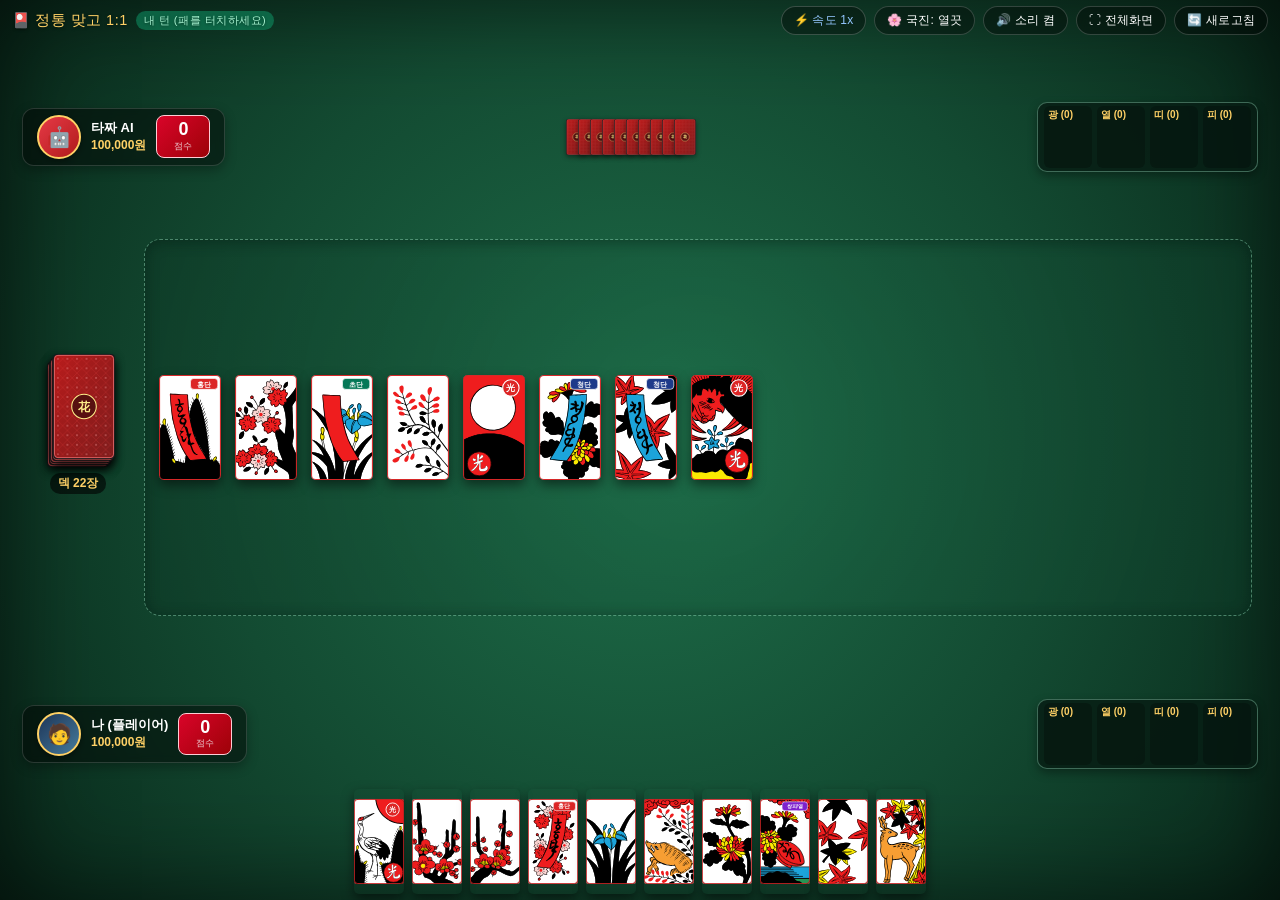
==== commit bc64b546: "fix: 모바일 크롬 주소창/하단툴바 동적 뷰포트(dvh) 왜곡 해결 및 강제 다크모드 변색 방지" ====
--- a/index.html
+++ b/index.html
@@ -8,6 +8,7 @@
   <meta name="apple-mobile-web-app-capable" content="yes">
   <meta name="apple-mobile-web-app-status-bar-style" content="black-translucent">
   <meta name="theme-color" content="#17583d">
+  <meta name="color-scheme" content="light">
   <title>정통 맞고 (GOSTOP) - 모바일 1:1 대전</title>
   <script>
     window.__CONSOLE_ERRORS__ = [];
--- a/css/style.css
+++ b/css/style.css
@@ -33,22 +33,27 @@
 body {
   width: 100%;
   height: 100%;
+  height: 100dvh;
   overflow: hidden;
   background-color: #0a1f15;
   font-family: var(--font-family);
   color: var(--text-light);
+  color-scheme: light !important;
 }
 
 /* 메인 컨테이너 (세련된 클래식 프리미엄 에메랄드 그린 벨벳 매트) */
 #game-app {
   position: relative;
   width: 100vw;
+  width: 100dvw;
   height: 100vh;
+  height: 100dvh;
   display: flex;
   flex-direction: column;
   background: radial-gradient(circle at 50% 50%, #1e6f4a 0%, #134b32 55%, #09281a 100%);
   box-shadow: inset 0 0 100px rgba(0, 0, 0, 0.6);
   overflow: hidden;
+  color-scheme: light !important;
 }
 
 /* 상단 유틸리티 바 (전체화면, 사운드, 룰 안내, 잔액) */
@@ -778,25 +783,119 @@
 
 /* ============================================================
    모바일 가로 모드 자동 강제 회전 (세로 접속 시에도 즉시 90도 가로 맞고판 렌더링)
+   모바일 크롬 주소창/하단 툴바 동적 변화(dvh/dvw) 완벽 대응
    ============================================================ */
 @media screen and (orientation: portrait) {
+  :root {
+    --card-w: 46px;
+    --card-h: 78px;
+  }
 
   html,
   body {
     width: 100vw;
+    width: 100dvw;
     height: 100vh;
+    height: 100dvh;
     overflow: hidden;
     position: fixed;
+    margin: 0;
+    padding: 0;
   }
 
   #game-app {
     position: fixed;
     top: 50% !important;
     left: 50% !important;
-    width: 100vh !important;
-    height: 100vw !important;
+    /* 모바일 브라우저 주소창 동적 높이에 맞춘 dvh 및 실측 JS 변수 fallback */
+    width: var(--app-w, 100dvh) !important;
+    height: var(--app-h, 100dvw) !important;
+    max-width: 100dvh !important;
+    max-height: 100dvw !important;
     transform: translate(-50%, -50%) rotate(90deg) !important;
     transform-origin: center center !important;
     overflow: hidden !important;
   }
+
+  .top-bar {
+    top: 2px;
+    left: 8px;
+    right: 8px;
+  }
+
+  .game-title {
+    font-size: 13px;
+  }
+
+  .btn-icon {
+    padding: 3px 8px;
+    font-size: 11px;
+  }
+
+  .game-table {
+    padding: 22px 6px 2px 6px;
+    gap: 2px;
+  }
+
+  .player-hand-container {
+    height: 84px;
+    gap: 3px;
+  }
+
+  .field-board {
+    padding: 2px 6px;
+    gap: 4px 6px;
+  }
+
+  .profile-card {
+    padding: 2px 6px;
+    gap: 5px;
+  }
+
+  .profile-avatar {
+    width: 28px;
+    height: 28px;
+    font-size: 13px;
+  }
+
+  .profile-name {
+    font-size: 11px;
+  }
+
+  .profile-money {
+    font-size: 10px;
+  }
+
+  .score-badge {
+    padding: 2px 5px;
+    min-width: 38px;
+  }
+
+  .score-badge .score-val {
+    font-size: 13px;
+  }
+
+  .opp-mini-card {
+    width: 18px;
+    height: 30px;
+    margin-left: -8px;
+  }
+
+  .captured-group {
+    min-width: 38px;
+  }
+
+  .group-title {
+    font-size: 9px;
+  }
+
+  .group-cards {
+    width: 36px;
+    height: 36px;
+  }
+
+  .mini-card {
+    width: 24px;
+    height: 36px;
+  }
 }
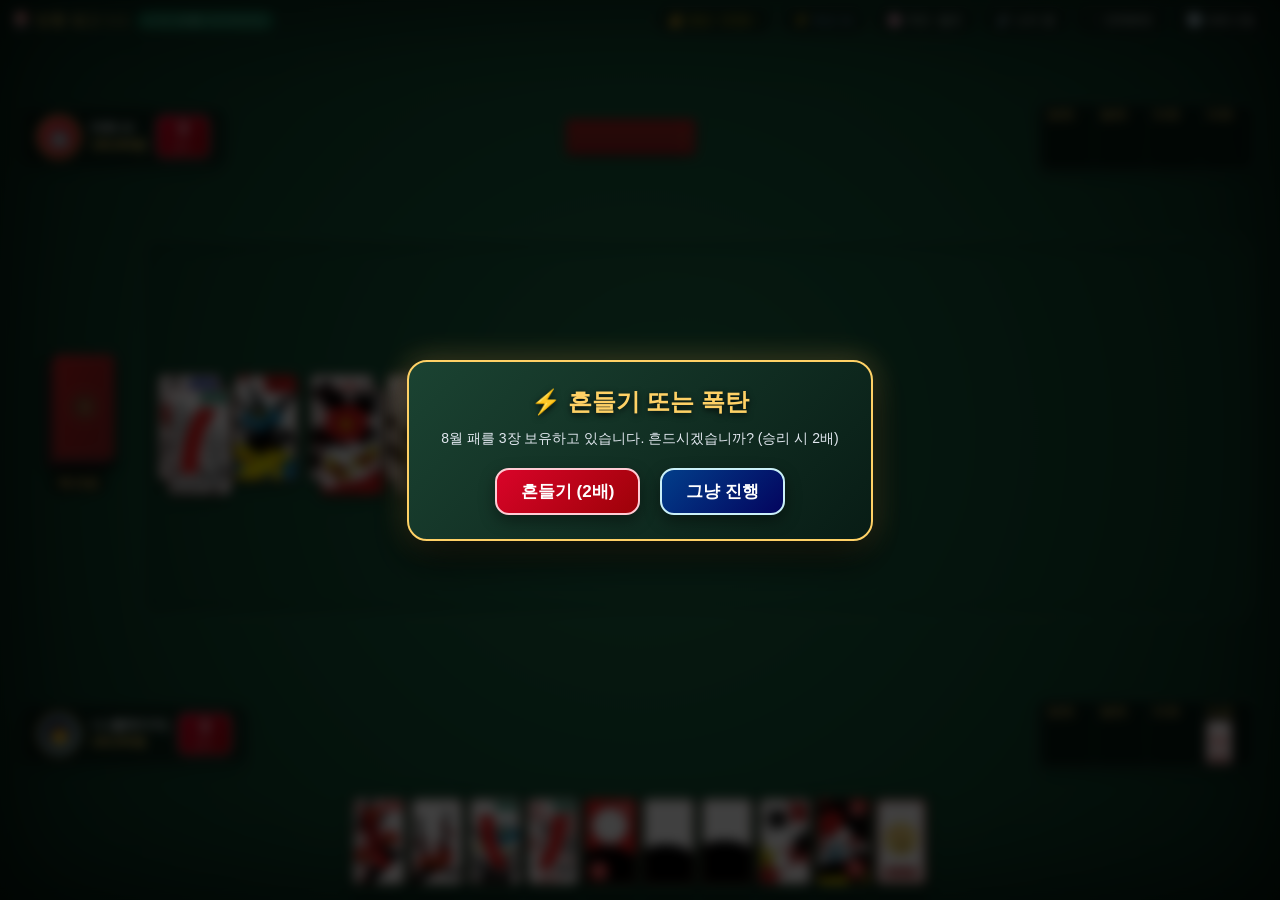
==== commit ce72ae7e: "feat: 1점당 판돈 선택 옵션 추가 (1천원, 2천원, 5천원, 1만원, 5만원, 10만원)" ====
--- a/index.html
+++ b/index.html
@@ -33,6 +33,18 @@
           턴</span>
       </div>
       <div class="util-buttons">
+        <div class="stake-dropdown-wrap">
+          <button id="btn-stake" class="btn-icon" style="color: #facc15; font-weight: 500;"
+            title="1점당 판돈 선택 (1천원 ~ 10만원)">💰 점당: 1천원 ▾</button>
+          <div id="stake-menu" class="stake-menu hidden">
+            <button class="stake-item active" data-stake="1000">1점 1,000원</button>
+            <button class="stake-item" data-stake="2000">1점 2,000원</button>
+            <button class="stake-item" data-stake="5000">1점 5,000원</button>
+            <button class="stake-item" data-stake="10000">1점 1만원</button>
+            <button class="stake-item" data-stake="50000">1점 5만원</button>
+            <button class="stake-item" data-stake="100000">1점 10만원</button>
+          </div>
+        </div>
         <button id="btn-speed" class="btn-icon" style="color: #ffd166; font-weight: 500;"
           title="게임 진행 속도 변경 (1x, 2x, 3x)">⚡ 속도 1x</button>
         <button id="btn-kookjin-toggle" class="btn-icon" title="국진 열끗을 쌍피로 전환">🌸 국진: 열끗</button>
--- a/css/style.css
+++ b/css/style.css
@@ -110,6 +110,72 @@
   transform: scale(0.94);
   background: rgba(255, 215, 0, 0.2);
   border-color: var(--gold-accent);
+}
+
+/* 점당 판돈 선택 드롭다운 */
+.stake-dropdown-wrap {
+  position: relative;
+  display: inline-block;
+}
+
+.stake-menu {
+  position: absolute;
+  top: calc(100% + 6px);
+  left: 0;
+  background: rgba(12, 28, 20, 0.96);
+  border: 1px solid rgba(250, 204, 21, 0.5);
+  border-radius: 12px;
+  padding: 6px;
+  display: flex;
+  flex-direction: column;
+  gap: 3px;
+  min-width: 120px;
+  box-shadow: 0 10px 25px rgba(0, 0, 0, 0.7), 0 0 15px rgba(250, 204, 21, 0.25);
+  backdrop-filter: blur(12px);
+  z-index: 1000;
+  animation: fadeInDown 0.15s ease-out;
+}
+
+.stake-menu.hidden {
+  display: none !important;
+}
+
+.stake-item {
+  background: transparent;
+  border: none;
+  color: #e2e8f0;
+  font-size: 11px;
+  font-weight: 500;
+  padding: 6px 10px;
+  border-radius: 8px;
+  cursor: pointer;
+  text-align: left;
+  transition: all 0.15s ease;
+  white-space: nowrap;
+}
+
+.stake-item:hover,
+.stake-item:active {
+  background: rgba(250, 204, 21, 0.18);
+  color: #facc15;
+}
+
+.stake-item.active {
+  background: rgba(250, 204, 21, 0.28);
+  color: #facc15;
+  font-weight: bold;
+  border-left: 3px solid #facc15;
+}
+
+@keyframes fadeInDown {
+  from {
+    opacity: 0;
+    transform: translateY(-6px);
+  }
+  to {
+    opacity: 1;
+    transform: translateY(0);
+  }
 }
 
 /* ============================================================
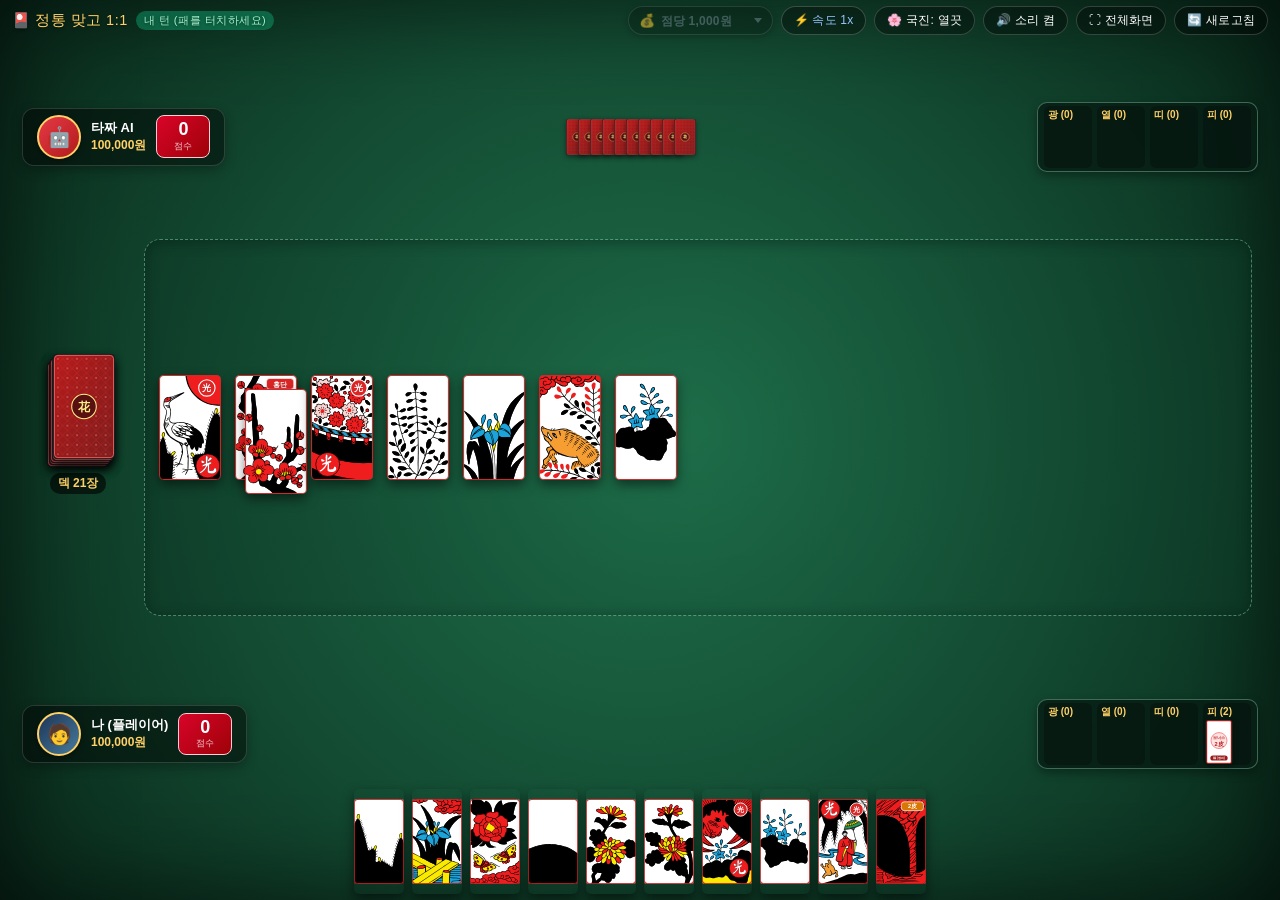
==== commit ae652be9: "fix: 화투패 짝 매칭 판정 버그 수정 및 점당 판돈 풀다운 UI/게임 중 변경 잠금 구현" ====
--- a/index.html
+++ b/index.html
@@ -33,17 +33,16 @@
           턴</span>
       </div>
       <div class="util-buttons">
-        <div class="stake-dropdown-wrap">
-          <button id="btn-stake" class="btn-icon" style="color: #facc15; font-weight: 500;"
-            title="1점당 판돈 선택 (1천원 ~ 10만원)">💰 점당: 1천원 ▾</button>
-          <div id="stake-menu" class="stake-menu hidden">
-            <button class="stake-item active" data-stake="1000">1점 1,000원</button>
-            <button class="stake-item" data-stake="2000">1점 2,000원</button>
-            <button class="stake-item" data-stake="5000">1점 5,000원</button>
-            <button class="stake-item" data-stake="10000">1점 1만원</button>
-            <button class="stake-item" data-stake="50000">1점 5만원</button>
-            <button class="stake-item" data-stake="100000">1점 10만원</button>
-          </div>
+        <div class="stake-select-wrap" id="stake-select-wrap" title="1점당 판돈 선택 (새 게임 시작 전에만 변경 가능)">
+          <span class="stake-select-icon">💰</span>
+          <select id="select-point-stake" class="stake-select" aria-label="1점당 판돈 선택">
+            <option value="1000">점당 1,000원</option>
+            <option value="2000">점당 2,000원</option>
+            <option value="5000">점당 5,000원</option>
+            <option value="10000">점당 10,000원</option>
+            <option value="50000">점당 50,000원</option>
+            <option value="100000">점당 100,000원</option>
+          </select>
         </div>
         <button id="btn-speed" class="btn-icon" style="color: #ffd166; font-weight: 500;"
           title="게임 진행 속도 변경 (1x, 2x, 3x)">⚡ 속도 1x</button>
--- a/css/style.css
+++ b/css/style.css
@@ -112,70 +112,71 @@
   border-color: var(--gold-accent);
 }
 
-/* 점당 판돈 선택 드롭다운 */
-.stake-dropdown-wrap {
+/* 점당 판돈 풀다운 <select> 메뉴 */
+.stake-select-wrap {
   position: relative;
-  display: inline-block;
-}
-
-.stake-menu {
-  position: absolute;
-  top: calc(100% + 6px);
-  left: 0;
-  background: rgba(12, 28, 20, 0.96);
-  border: 1px solid rgba(250, 204, 21, 0.5);
-  border-radius: 12px;
-  padding: 6px;
-  display: flex;
-  flex-direction: column;
-  gap: 3px;
-  min-width: 120px;
-  box-shadow: 0 10px 25px rgba(0, 0, 0, 0.7), 0 0 15px rgba(250, 204, 21, 0.25);
-  backdrop-filter: blur(12px);
-  z-index: 1000;
-  animation: fadeInDown 0.15s ease-out;
-}
-
-.stake-menu.hidden {
-  display: none !important;
-}
-
-.stake-item {
+  display: inline-flex;
+  align-items: center;
+  background: rgba(12, 28, 20, 0.75);
+  border: 1px solid rgba(250, 204, 21, 0.55);
+  border-radius: 20px;
+  padding: 2px 8px 2px 10px;
+  backdrop-filter: blur(8px);
+  box-shadow: 0 2px 6px rgba(0, 0, 0, 0.4);
+  transition: all 0.2s ease;
+}
+
+.stake-select-wrap:hover:not(.disabled) {
+  border-color: #facc15;
+  background: rgba(18, 42, 30, 0.9);
+}
+
+.stake-select-icon {
+  font-size: 13px;
+  margin-right: 4px;
+  line-height: 1;
+}
+
+.stake-select {
+  appearance: none;
+  -webkit-appearance: none;
+  -moz-appearance: none;
   background: transparent;
   border: none;
-  color: #e2e8f0;
-  font-size: 11px;
+  outline: none;
+  color: #facc15;
+  font-size: 12px;
+  font-weight: 600;
+  cursor: pointer;
+  padding: 3px 18px 3px 2px;
+  letter-spacing: 0.2px;
+  /* 세련된 황금색 역삼각형 화살표 */
+  background-image: url("data:image/svg+xml;charset=UTF-8,%3Csvg xmlns='http://www.w3.org/2000/svg' width='10' height='6' viewBox='0 0 10 6'%3E%3Cpath fill='%23facc15' d='M0 0l5 6 5-6z'/%3E%3C/svg%3E");
+  background-repeat: no-repeat;
+  background-position: right 2px center;
+  background-size: 8px 5px;
+}
+
+.stake-select option {
+  background: #0f241a;
+  color: #fef08a;
   font-weight: 500;
-  padding: 6px 10px;
-  border-radius: 8px;
-  cursor: pointer;
-  text-align: left;
-  transition: all 0.15s ease;
-  white-space: nowrap;
-}
-
-.stake-item:hover,
-.stake-item:active {
-  background: rgba(250, 204, 21, 0.18);
-  color: #facc15;
-}
-
-.stake-item.active {
-  background: rgba(250, 204, 21, 0.28);
-  color: #facc15;
-  font-weight: bold;
-  border-left: 3px solid #facc15;
-}
-
-@keyframes fadeInDown {
-  from {
-    opacity: 0;
-    transform: translateY(-6px);
-  }
-  to {
-    opacity: 1;
-    transform: translateY(0);
-  }
+  padding: 8px 12px;
+  font-size: 13px;
+}
+
+/* 게임 진행 중 비활성화 상태 (잠금) */
+.stake-select-wrap.disabled {
+  opacity: 0.55;
+  border-color: rgba(255, 255, 255, 0.2);
+  background: rgba(0, 0, 0, 0.4);
+  cursor: not-allowed;
+}
+
+.stake-select-wrap.disabled .stake-select {
+  cursor: not-allowed;
+  color: #94a3b8;
+  background-image: url("data:image/svg+xml;charset=UTF-8,%3Csvg xmlns='http://www.w3.org/2000/svg' width='10' height='6' viewBox='0 0 10 6'%3E%3Cpath fill='%2394a3b8' d='M0 0l5 6 5-6z'/%3E%3C/svg%3E");
 }
 
 /* ============================================================
